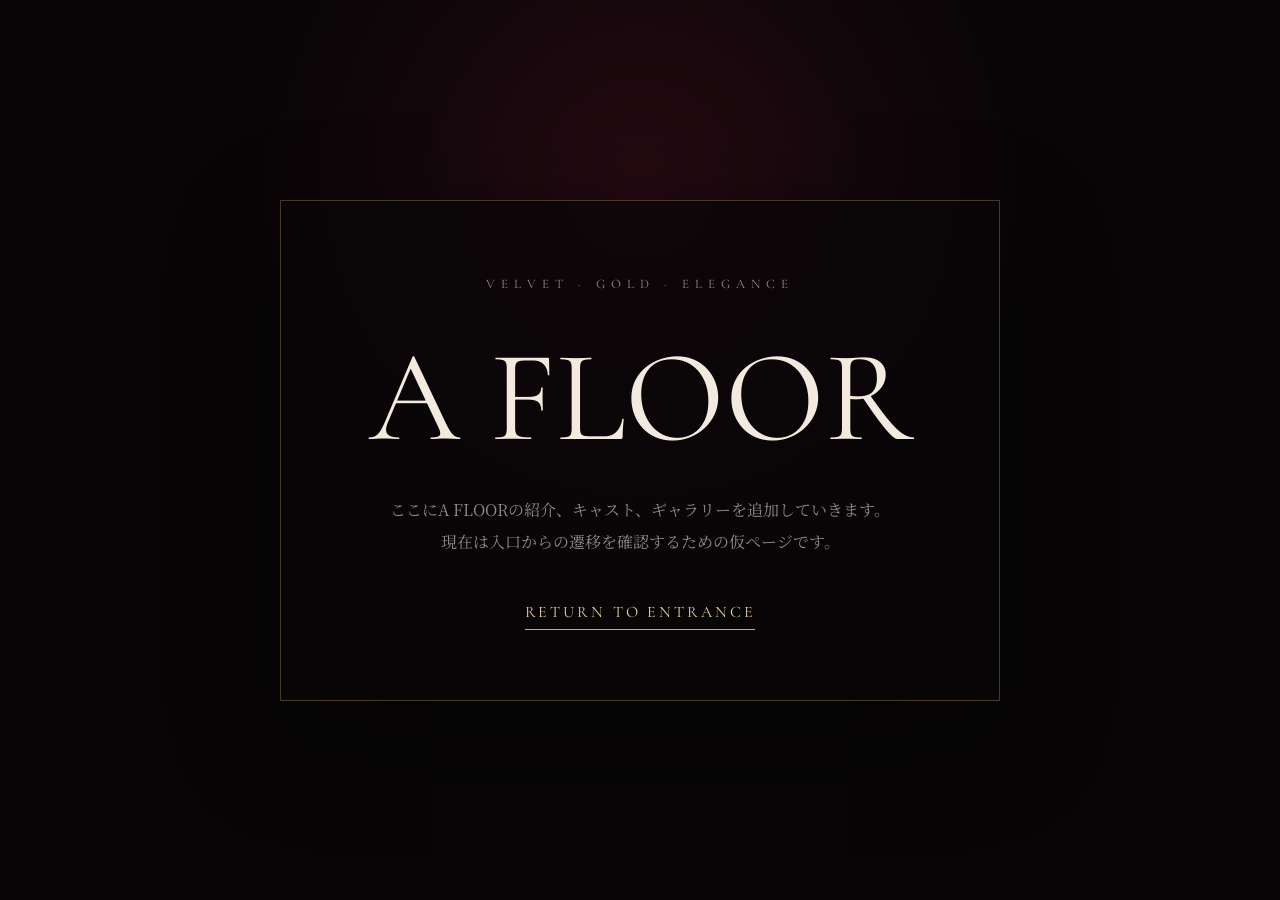
==== a-floor.html @ 84b34caf "Add files via upload" ====
<!DOCTYPE html>
<html lang="ja">
<head>
  <meta charset="UTF-8" />
  <meta name="viewport" content="width=device-width, initial-scale=1.0" />
  <title>A FLOOR — VEINN</title>
  <link rel="preconnect" href="https://fonts.googleapis.com" />
  <link rel="preconnect" href="https://fonts.gstatic.com" crossorigin />
  <link href="https://fonts.googleapis.com/css2?family=Cormorant+Garamond:wght@400;500&family=Noto+Serif+JP:wght@300;400&display=swap" rel="stylesheet" />
  <link rel="stylesheet" href="style.css" />
</head>
<body>
  <main class="placeholder-page" style="background: radial-gradient(circle at 50% 20%, rgba(94,18,38,.32), transparent 42%), #070506;">
    <section class="placeholder-panel">
      <p class="eyebrow">VELVET · GOLD · ELEGANCE</p>
      <h1>A FLOOR</h1>
      <p>
        ここにA FLOORの紹介、キャスト、ギャラリーを追加していきます。<br />
        現在は入口からの遷移を確認するための仮ページです。
      </p>
      <a href="index.html">RETURN TO ENTRANCE</a>
    </section>
  </main>
</body>
</html>
---- style.css ----
/* =========================================================
   VEINN INTRO SITE
   Color palette:
   Black      #070506
   Wine       #2b0710
   Gold       #c8a96b
   Ivory      #f2eadf
   Violet     #2a1636
========================================================= */

:root {
  --black: #070506;
  --black-soft: #0d090b;
  --wine: #2b0710;
  --wine-light: #5a1425;
  --gold: #c8a96b;
  --gold-soft: #e4cf9c;
  --ivory: #f2eadf;
  --muted: #b8aaa2;
  --violet: #2a1636;
  --silver: #c7c4ce;
  --ease-luxury: cubic-bezier(0.22, 1, 0.36, 1);
}

* {
  box-sizing: border-box;
}

html {
  background: var(--black);
  color-scheme: dark;
}

body {
  margin: 0;
  min-width: 320px;
  min-height: 100vh;
  overflow-x: hidden;
  background:
    radial-gradient(circle at 50% 25%, rgba(94, 18, 38, 0.18), transparent 34%),
    linear-gradient(180deg, #080507 0%, #050405 100%);
  color: var(--ivory);
  font-family: "Noto Serif JP", "Yu Mincho", "Hiragino Mincho ProN", serif;
}

button,
a {
  -webkit-tap-highlight-color: transparent;
}

button {
  font: inherit;
}

a {
  color: inherit;
  text-decoration: none;
}

.site-shell {
  position: relative;
  min-height: 100vh;
  isolation: isolate;
  overflow: hidden;
}

.site-shell::before,
.site-shell::after {
  content: "";
  position: fixed;
  inset: 18px;
  z-index: 20;
  pointer-events: none;
}

.site-shell::before {
  border: 1px solid rgba(200, 169, 107, 0.28);
}

.site-shell::after {
  inset: 25px;
  border: 1px solid rgba(200, 169, 107, 0.07);
}

.ambient {
  position: fixed;
  z-index: -4;
  border-radius: 999px;
  filter: blur(90px);
  opacity: 0.25;
  pointer-events: none;
  animation: drift 14s ease-in-out infinite alternate;
}

.ambient--one {
  width: 38vw;
  height: 38vw;
  top: -16vw;
  left: -10vw;
  background: #571127;
}

.ambient--two {
  width: 34vw;
  height: 34vw;
  right: -12vw;
  bottom: -14vw;
  background: #2e193e;
  animation-delay: -5s;
}

.grain {
  position: fixed;
  inset: 0;
  z-index: -2;
  pointer-events: none;
  opacity: 0.035;
  background-image:
    repeating-radial-gradient(circle at 0 0, transparent 0, #fff 1px, transparent 2px);
  background-size: 7px 7px;
  mix-blend-mode: soft-light;
}

.topbar {
  position: fixed;
  top: 42px;
  right: 48px;
  z-index: 30;
}

.sound-toggle {
  display: inline-flex;
  align-items: center;
  gap: 10px;
  padding: 8px 0;
  border: 0;
  background: transparent;
  color: rgba(242, 234, 223, 0.66);
  cursor: pointer;
  letter-spacing: 0.18em;
  font-family: "Cormorant Garamond", serif;
  font-size: 11px;
  transition: color 0.3s ease;
}

.sound-toggle:hover {
  color: var(--gold-soft);
}

.sound-toggle__dot {
  width: 6px;
  height: 6px;
  border: 1px solid var(--gold);
  border-radius: 50%;
  transition: 0.3s ease;
}

.sound-toggle[aria-pressed="true"] .sound-toggle__dot {
  background: var(--gold);
  box-shadow: 0 0 14px rgba(200, 169, 107, 0.7);
}

.screen {
  position: absolute;
  inset: 0;
  min-height: 100vh;
  padding: 88px 7vw 74px;
  display: grid;
  place-items: center;
  opacity: 0;
  visibility: hidden;
  transform: scale(1.02);
  transition:
    opacity 0.9s var(--ease-luxury),
    transform 1.1s var(--ease-luxury),
    visibility 0s linear 1.1s;
}

.screen.is-active {
  position: relative;
  opacity: 1;
  visibility: visible;
  transform: scale(1);
  transition-delay: 0s;
}

.intro-screen {
  text-align: center;
}

.intro-content {
  position: relative;
  z-index: 2;
  width: min(92vw, 1000px);
}

.eyebrow {
  margin: 0 0 22px;
  color: rgba(228, 207, 156, 0.72);
  font-family: "Cormorant Garamond", serif;
  font-size: clamp(11px, 1.1vw, 13px);
  letter-spacing: 0.46em;
  text-transform: uppercase;
}

.logo {
  display: flex;
  justify-content: center;
  gap: clamp(0.08em, 1.4vw, 0.18em);
  margin: 0;
  color: var(--ivory);
  font-family: "Cormorant Garamond", "Times New Roman", serif;
  font-size: clamp(74px, 16vw, 210px);
  font-weight: 400;
  line-height: 0.82;
  letter-spacing: -0.03em;
  text-shadow:
    0 0 40px rgba(242, 234, 223, 0.08),
    0 14px 42px rgba(0, 0, 0, 0.55);
}

.logo span {
  display: inline-block;
  opacity: 0;
  transform: translateY(28px);
  animation: revealLetter 1.25s var(--ease-luxury) forwards;
}

.logo span:nth-child(1) { animation-delay: 0.15s; }
.logo span:nth-child(2) { animation-delay: 0.25s; }
.logo span:nth-child(3) { animation-delay: 0.35s; }
.logo span:nth-child(4) { animation-delay: 0.45s; }
.logo span:nth-child(5) { animation-delay: 0.55s; }

.intro-copy {
  margin: 35px auto 45px;
  color: rgba(242, 234, 223, 0.62);
  font-family: "Cormorant Garamond", serif;
  font-size: clamp(16px, 2vw, 22px);
  font-style: italic;
  letter-spacing: 0.08em;
  opacity: 0;
  animation: fadeUp 1.1s 0.85s var(--ease-luxury) forwards;
}

.enter-button {
  display: inline-grid;
  grid-template-columns: minmax(28px, 72px) auto minmax(28px, 72px);
  align-items: center;
  gap: 17px;
  min-width: 250px;
  padding: 14px 20px;
  border: 0;
  background: transparent;
  color: var(--gold-soft);
  cursor: pointer;
  font-family: "Cormorant Garamond", serif;
  font-size: 14px;
  letter-spacing: 0.42em;
  opacity: 0;
  animation: fadeUp 1.1s 1.05s var(--ease-luxury) forwards;
}

.enter-button__line {
  width: 100%;
  height: 1px;
  background: linear-gradient(90deg, transparent, rgba(200, 169, 107, 0.72));
  transition: transform 0.45s var(--ease-luxury);
}

.enter-button__line:last-child {
  background: linear-gradient(90deg, rgba(200, 169, 107, 0.72), transparent);
}

.enter-button:hover .enter-button__line:first-child {
  transform: translateX(-7px);
}

.enter-button:hover .enter-button__line:last-child {
  transform: translateX(7px);
}

.door-glow {
  position: absolute;
  left: 50%;
  bottom: -28vh;
  width: min(44vw, 650px);
  height: 62vh;
  transform: translateX(-50%);
  background: radial-gradient(ellipse at center, rgba(134, 28, 51, 0.38), transparent 67%);
  filter: blur(20px);
  pointer-events: none;
  animation: breathe 6s ease-in-out infinite;
}

.ornament {
  position: absolute;
  top: 84px;
  left: 50%;
  display: flex;
  align-items: center;
  gap: 14px;
  transform: translateX(-50%);
  opacity: 0.55;
}

.ornament span {
  display: block;
  width: 62px;
  height: 1px;
  background: linear-gradient(90deg, transparent, var(--gold));
}

.ornament span:last-child {
  background: linear-gradient(90deg, var(--gold), transparent);
}

.ornament i {
  width: 7px;
  height: 7px;
  border: 1px solid var(--gold);
  transform: rotate(45deg);
}

.scroll-note {
  position: absolute;
  bottom: 42px;
  left: 50%;
  margin: 0;
  transform: translateX(-50%);
  color: rgba(242, 234, 223, 0.28);
  font-family: "Cormorant Garamond", serif;
  font-size: 10px;
  letter-spacing: 0.28em;
  white-space: nowrap;
}

/* Floor selector */
.floor-screen {
  align-content: center;
  gap: 46px;
  background:
    radial-gradient(circle at 24% 50%, rgba(79, 12, 29, 0.24), transparent 38%),
    radial-gradient(circle at 76% 50%, rgba(48, 25, 65, 0.24), transparent 38%);
}

.floor-heading {
  text-align: center;
}

.floor-heading h2 {
  margin: 0;
  font-family: "Cormorant Garamond", serif;
  font-size: clamp(42px, 7vw, 86px);
  font-weight: 400;
  letter-spacing: 0.02em;
}

.floor-heading > p:last-child {
  margin: 13px 0 0;
  color: rgba(242, 234, 223, 0.52);
  font-size: 13px;
  letter-spacing: 0.16em;
}

.floor-grid {
  display: grid;
  grid-template-columns: repeat(2, minmax(0, 1fr));
  gap: 24px;
  width: min(1120px, 92vw);
}

.floor-card {
  position: relative;
  min-height: 385px;
  overflow: hidden;
  border: 1px solid rgba(200, 169, 107, 0.28);
  background:
    linear-gradient(145deg, rgba(255,255,255,0.035), rgba(255,255,255,0.008)),
    rgba(9, 6, 8, 0.82);
  box-shadow:
    0 28px 80px rgba(0, 0, 0, 0.34),
    inset 0 0 0 1px rgba(255,255,255,0.015);
  transition:
    transform 0.65s var(--ease-luxury),
    border-color 0.5s ease,
    box-shadow 0.6s ease;
}

.floor-card::before {
  content: "";
  position: absolute;
  inset: 13px;
  border: 1px solid rgba(200, 169, 107, 0.1);
  pointer-events: none;
}

.floor-card::after {
  content: "";
  position: absolute;
  inset: 0;
  z-index: 0;
  opacity: 0.65;
  transition: opacity 0.6s ease, transform 0.8s var(--ease-luxury);
}

.floor-card--a::after {
  background:
    radial-gradient(circle at 22% 20%, rgba(117, 21, 45, 0.38), transparent 42%),
    linear-gradient(135deg, rgba(62, 8, 20, 0.4), transparent 62%);
}

.floor-card--b::after {
  background:
    radial-gradient(circle at 78% 18%, rgba(81, 45, 103, 0.42), transparent 44%),
    linear-gradient(225deg, rgba(39, 20, 53, 0.42), transparent 62%);
}

.floor-card:hover,
.floor-card:focus-visible {
  transform: translateY(-8px);
  border-color: rgba(228, 207, 156, 0.72);
  box-shadow:
    0 38px 100px rgba(0, 0, 0, 0.48),
    0 0 60px rgba(200, 169, 107, 0.05);
  outline: none;
}

.floor-card:hover::after {
  opacity: 1;
  transform: scale(1.04);
}

.floor-card__number {
  position: absolute;
  top: 28px;
  right: 30px;
  z-index: 2;
  color: rgba(228, 207, 156, 0.46);
  font-family: "Cormorant Garamond", serif;
  font-size: 14px;
  letter-spacing: 0.18em;
}

.floor-card__content {
  position: relative;
  z-index: 2;
  display: flex;
  height: 100%;
  min-height: 385px;
  flex-direction: column;
  justify-content: flex-end;
  padding: 52px;
}

.floor-card__label {
  margin: 0 0 18px;
  color: rgba(228, 207, 156, 0.62);
  font-family: "Cormorant Garamond", serif;
  font-size: 11px;
  letter-spacing: 0.22em;
}

.floor-card h3 {
  margin: 0;
  font-family: "Cormorant Garamond", serif;
  font-size: clamp(48px, 6vw, 82px);
  font-weight: 400;
  line-height: 0.9;
}

.floor-card__copy {
  margin: 24px 0 38px;
  color: rgba(242, 234, 223, 0.62);
  font-size: 13px;
  font-weight: 300;
  line-height: 2;
  letter-spacing: 0.08em;
}

.floor-card__cta {
  align-self: flex-start;
  padding-bottom: 7px;
  border-bottom: 1px solid rgba(200, 169, 107, 0.55);
  color: var(--gold-soft);
  font-family: "Cormorant Garamond", serif;
  font-size: 12px;
  letter-spacing: 0.24em;
}

.floor-card__shine {
  position: absolute;
  top: -40%;
  left: -20%;
  z-index: 3;
  width: 22%;
  height: 180%;
  transform: rotate(18deg) translateX(-450%);
  background: linear-gradient(90deg, transparent, rgba(255,255,255,0.08), transparent);
  transition: transform 1.05s var(--ease-luxury);
  pointer-events: none;
}

.floor-card:hover .floor-card__shine {
  transform: rotate(18deg) translateX(650%);
}

.back-button {
  border: 0;
  background: transparent;
  color: rgba(242, 234, 223, 0.46);
  cursor: pointer;
  font-family: "Cormorant Garamond", serif;
  font-size: 11px;
  letter-spacing: 0.22em;
  transition: color 0.3s ease;
}

.back-button:hover {
  color: var(--gold-soft);
}

/* Curtain transition */
.transition-curtain {
  position: fixed;
  inset: 0;
  z-index: 100;
  display: grid;
  grid-template-columns: 1fr 1fr;
  pointer-events: none;
}

.transition-curtain div {
  background:
    linear-gradient(90deg, #100507, #2a0811 70%, #19070c),
    #17070b;
  box-shadow: inset 0 0 80px rgba(0,0,0,0.55);
  transition: transform 0.9s var(--ease-luxury);
}

.transition-curtain div:first-child {
  transform: translateX(-102%);
}

.transition-curtain div:last-child {
  transform: translateX(102%);
}

.transition-curtain.is-closing div {
  transform: translateX(0);
}

.credits {
  position: fixed;
  right: 48px;
  bottom: 38px;
  z-index: 28;
  text-align: right;
  pointer-events: none;
}

.credits p {
  margin: 3px 0;
  color: rgba(242, 234, 223, 0.2);
  font-family: "Cormorant Garamond", serif;
  font-size: 9px;
  letter-spacing: 0.14em;
}

/* Placeholder destination pages */
.placeholder-page {
  min-height: 100vh;
  display: grid;
  place-items: center;
  padding: 40px;
  text-align: center;
}

.placeholder-panel {
  width: min(720px, 92vw);
  padding: 70px 42px;
  border: 1px solid rgba(200,169,107,0.32);
  background: rgba(8,6,7,0.75);
  box-shadow: 0 35px 100px rgba(0,0,0,0.4);
}

.placeholder-panel h1 {
  margin: 0 0 18px;
  font-family: "Cormorant Garamond", serif;
  font-size: clamp(66px, 12vw, 130px);
  font-weight: 400;
}

.placeholder-panel p {
  color: rgba(242,234,223,0.58);
  line-height: 2;
}

.placeholder-panel a {
  display: inline-block;
  margin-top: 28px;
  padding-bottom: 7px;
  border-bottom: 1px solid var(--gold);
  color: var(--gold-soft);
  font-family: "Cormorant Garamond", serif;
  letter-spacing: 0.18em;
}

@keyframes revealLetter {
  to {
    opacity: 1;
    transform: translateY(0);
  }
}

@keyframes fadeUp {
  to {
    opacity: 1;
    transform: translateY(0);
  }
  from {
    opacity: 0;
    transform: translateY(18px);
  }
}

@keyframes breathe {
  0%, 100% { opacity: 0.55; transform: translateX(-50%) scale(0.95); }
  50% { opacity: 0.95; transform: translateX(-50%) scale(1.06); }
}

@keyframes drift {
  from { transform: translate3d(0, 0, 0) scale(1); }
  to { transform: translate3d(4vw, 3vh, 0) scale(1.1); }
}

@media (max-width: 820px) {
  .site-shell::before {
    inset: 10px;
  }

  .site-shell::after {
    inset: 16px;
  }

  .topbar {
    top: 24px;
    right: 25px;
  }

  .screen {
    padding: 88px 22px 70px;
  }

  .ornament {
    top: 72px;
  }

  .logo {
    font-size: clamp(68px, 25vw, 130px);
  }

  .floor-screen {
    position: relative;
    min-height: 100svh;
    padding-top: 104px;
  }

  .floor-grid {
    grid-template-columns: 1fr;
    width: min(540px, 100%);
  }

  .floor-card,
  .floor-card__content {
    min-height: 300px;
  }

  .floor-card__content {
    padding: 38px 34px;
  }

  .floor-card h3 {
    font-size: 58px;
  }

  .credits {
    display: none;
  }
}

@media (max-width: 520px) {
  .eyebrow {
    letter-spacing: 0.3em;
  }

  .logo {
    gap: 0.02em;
  }

  .intro-copy {
    max-width: 280px;
    line-height: 1.6;
  }

  .floor-heading h2 {
    font-size: 48px;
  }

  .floor-card__copy br {
    display: none;
  }

  .floor-card__content {
    padding: 34px 28px;
  }
}

@media (prefers-reduced-motion: reduce) {
  *,
  *::before,
  *::after {
    scroll-behavior: auto !important;
    animation-duration: 0.01ms !important;
    animation-iteration-count: 1 !important;
    transition-duration: 0.01ms !important;
  }
}
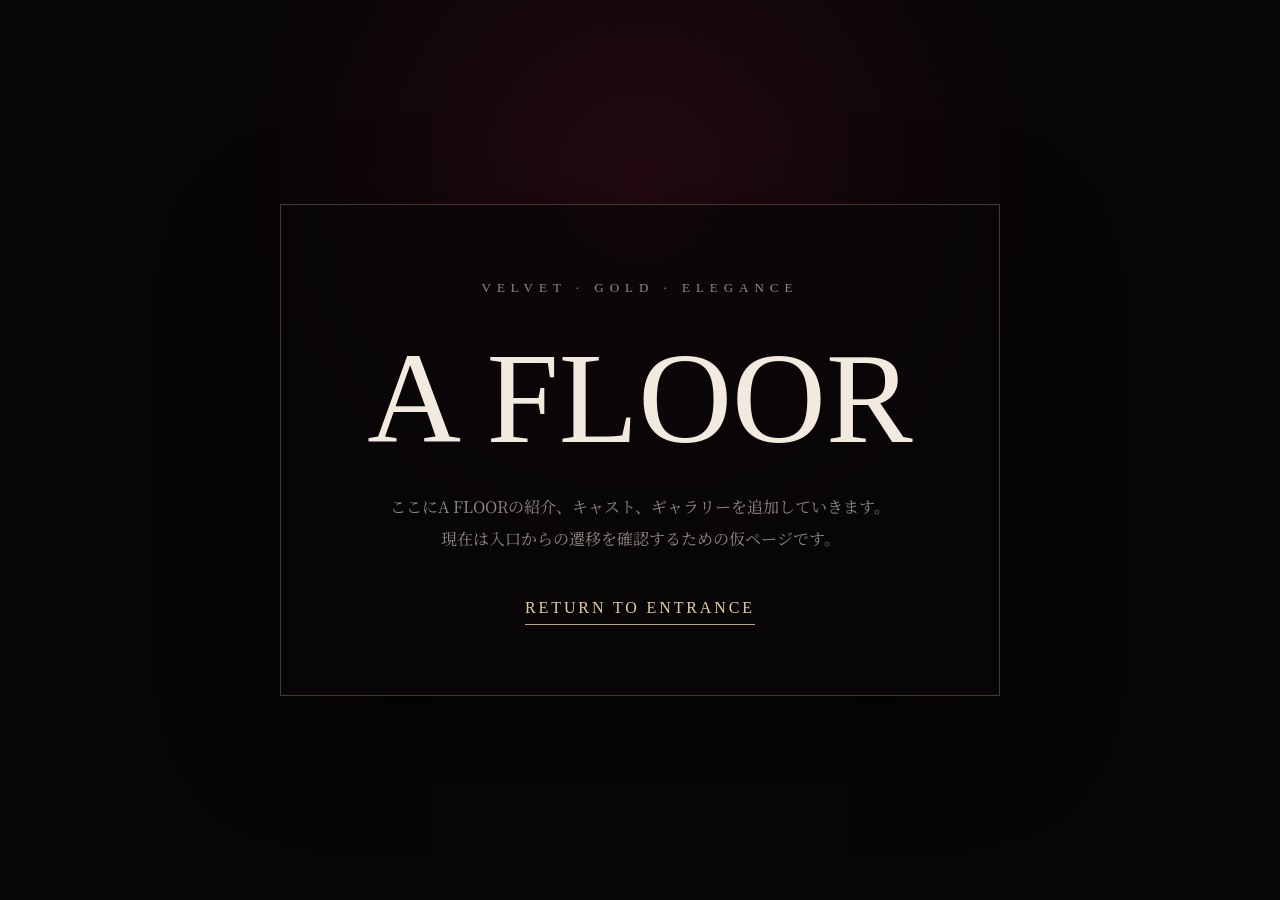
==== commit 2b7001f1: "Add files via upload" ====
--- a/a-floor.html
+++ b/a-floor.html
@@ -6,7 +6,7 @@
   <title>A FLOOR — VEINN</title>
   <link rel="preconnect" href="https://fonts.googleapis.com" />
   <link rel="preconnect" href="https://fonts.gstatic.com" crossorigin />
-  <link href="https://fonts.googleapis.com/css2?family=Cormorant+Garamond:wght@400;500&family=Noto+Serif+JP:wght@300;400&display=swap" rel="stylesheet" />
+  <link href="https://fonts.googleapis.com/css2?family=Bodoni+Moda:opsz,wght@6..96,400;6..96,500&family=Noto+Serif+JP:wght@300;400&display=swap" rel="stylesheet" />
   <link rel="stylesheet" href="style.css" />
 </head>
 <body>
--- a/style.css
+++ b/style.css
@@ -35,7 +35,7 @@
   margin: 0;
   min-width: 320px;
   min-height: 100vh;
-  overflow-x: hidden;
+  overflow: hidden;
   background:
     radial-gradient(circle at 50% 25%, rgba(94, 18, 38, 0.18), transparent 34%),
     linear-gradient(180deg, #080507 0%, #050405 100%);
@@ -59,7 +59,10 @@
 
 .site-shell {
   position: relative;
+  width: 100%;
   min-height: 100vh;
+  min-height: 100svh;
+  min-height: 100dvh;
   isolation: isolate;
   overflow: hidden;
 }
@@ -161,14 +164,18 @@
 }
 
 .screen {
-  position: absolute;
+  position: fixed;
   inset: 0;
+  width: 100%;
   min-height: 100vh;
+  min-height: 100svh;
+  min-height: 100dvh;
   padding: 88px 7vw 74px;
   display: grid;
   place-items: center;
   opacity: 0;
   visibility: hidden;
+  pointer-events: none;
   transform: scale(1.02);
   transition:
     opacity 0.9s var(--ease-luxury),
@@ -177,9 +184,10 @@
 }
 
 .screen.is-active {
-  position: relative;
+  position: fixed;
   opacity: 1;
   visibility: visible;
+  pointer-events: auto;
   transform: scale(1);
   transition-delay: 0s;
 }
@@ -209,11 +217,11 @@
   gap: clamp(0.08em, 1.4vw, 0.18em);
   margin: 0;
   color: var(--ivory);
-  font-family: "Cormorant Garamond", "Times New Roman", serif;
-  font-size: clamp(74px, 16vw, 210px);
+  font-family: "Bodoni Moda", "Times New Roman", serif;
+  font-size: clamp(68px, 15vw, 190px);
   font-weight: 400;
   line-height: 0.82;
-  letter-spacing: -0.03em;
+  letter-spacing: 0.025em;
   text-shadow:
     0 0 40px rgba(242, 234, 223, 0.08),
     0 14px 42px rgba(0, 0, 0, 0.55);
@@ -661,9 +669,11 @@
   }
 
   .floor-screen {
-    position: relative;
+    min-height: 100vh;
     min-height: 100svh;
+    min-height: 100dvh;
     padding-top: 104px;
+    overflow-y: auto;
   }
 
   .floor-grid {
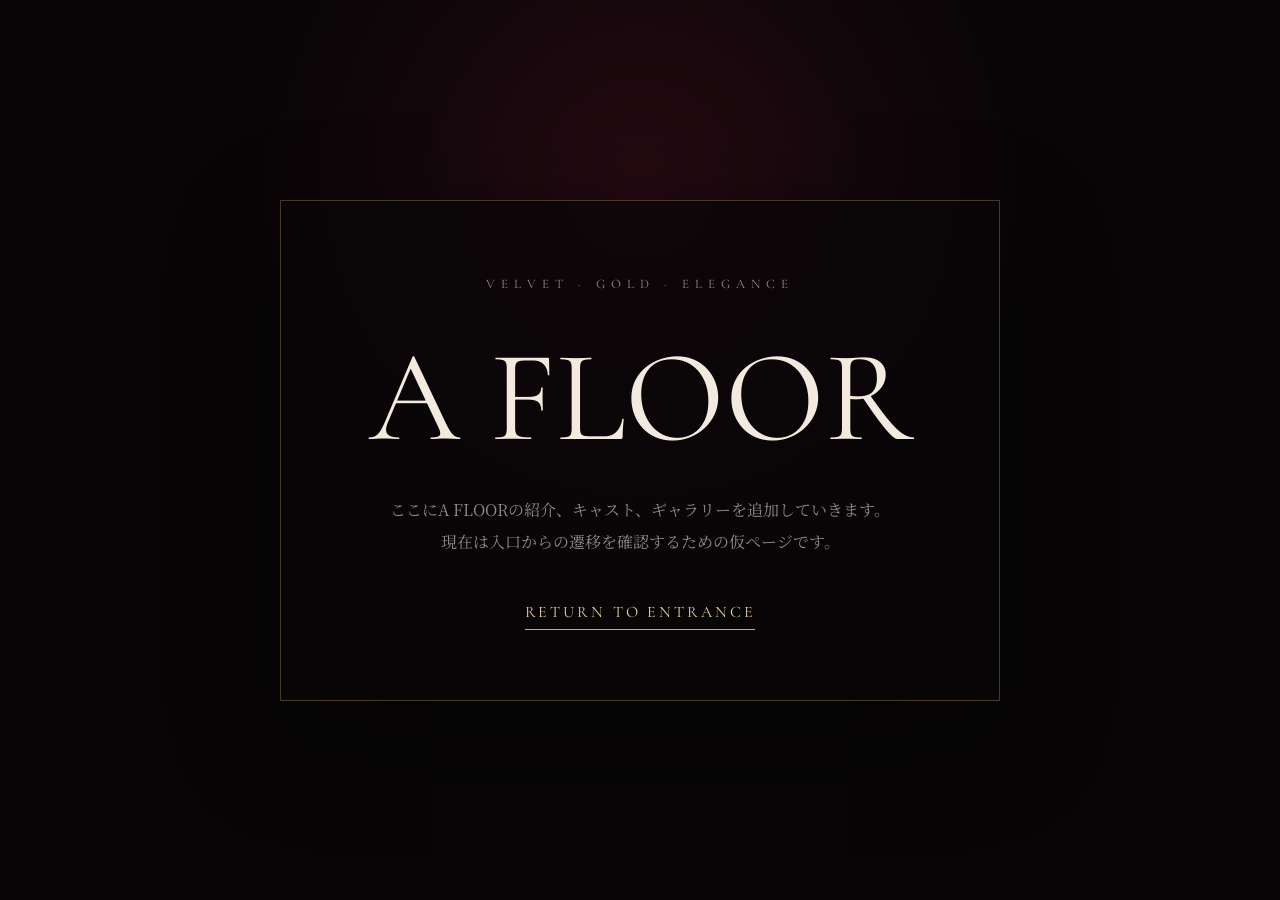
==== commit 329feb23: "Add files via upload" ====
--- a/a-floor.html
+++ b/a-floor.html
@@ -6,7 +6,7 @@
   <title>A FLOOR — VEINN</title>
   <link rel="preconnect" href="https://fonts.googleapis.com" />
   <link rel="preconnect" href="https://fonts.gstatic.com" crossorigin />
-  <link href="https://fonts.googleapis.com/css2?family=Bodoni+Moda:opsz,wght@6..96,400;6..96,500&family=Noto+Serif+JP:wght@300;400&display=swap" rel="stylesheet" />
+  <link href="https://fonts.googleapis.com/css2?family=Cormorant+Garamond:wght@400;500&family=Noto+Serif+JP:wght@300;400&display=swap" rel="stylesheet" />
   <link rel="stylesheet" href="style.css" />
 </head>
 <body>
--- a/style.css
+++ b/style.css
@@ -736,3 +736,197 @@
     transition-duration: 0.01ms !important;
   }
 }
+
+
+/* =========================================================
+   COMPACT FLOOR SELECT — mobile-first refinement
+========================================================= */
+
+.floor-screen {
+  gap: clamp(22px, 4vh, 38px);
+  padding-top: 82px;
+  padding-bottom: 64px;
+}
+
+.floor-heading .eyebrow {
+  margin-bottom: 12px;
+}
+
+.floor-heading h2 {
+  font-size: clamp(38px, 5.8vw, 70px);
+  line-height: 0.95;
+}
+
+.floor-heading > p:last-child {
+  margin-top: 10px;
+}
+
+.floor-grid {
+  gap: 18px;
+  width: min(980px, 90vw);
+}
+
+.floor-card,
+.floor-card__content {
+  min-height: 265px;
+}
+
+.floor-card__content {
+  justify-content: center;
+  padding: 40px 44px 36px;
+}
+
+.floor-card__label {
+  margin: 0 0 14px;
+  font-size: 10px;
+  letter-spacing: 0.28em;
+}
+
+.floor-card h3 {
+  font-size: clamp(42px, 5vw, 68px);
+  line-height: 0.95;
+}
+
+.floor-card__mood {
+  margin: 16px 0 26px;
+  color: rgba(228, 207, 156, 0.58);
+  font-family: "Cormorant Garamond", serif;
+  font-size: 11px;
+  letter-spacing: 0.22em;
+}
+
+.floor-card__cta {
+  font-size: 11px;
+}
+
+.floor-card__watermark {
+  position: absolute;
+  right: -0.02em;
+  bottom: -0.2em;
+  z-index: 1;
+  color: rgba(242, 234, 223, 0.022);
+  font-family: "Bodoni Moda", "Cormorant Garamond", serif;
+  font-size: clamp(100px, 17vw, 210px);
+  font-weight: 400;
+  line-height: 0.8;
+  letter-spacing: -0.05em;
+  pointer-events: none;
+  transition: color 0.55s ease, transform 0.8s var(--ease-luxury);
+}
+
+.floor-card:hover .floor-card__watermark,
+.floor-card:focus-visible .floor-card__watermark {
+  color: rgba(242, 234, 223, 0.05);
+  transform: translateX(-10px);
+}
+
+.floor-card--a:hover,
+.floor-card--a:focus-visible {
+  box-shadow:
+    0 30px 90px rgba(0, 0, 0, 0.5),
+    0 0 70px rgba(105, 15, 38, 0.18);
+}
+
+.floor-card--b:hover,
+.floor-card--b:focus-visible {
+  box-shadow:
+    0 30px 90px rgba(0, 0, 0, 0.5),
+    0 0 70px rgba(72, 42, 96, 0.18);
+}
+
+@media (max-width: 820px) {
+  .floor-screen {
+    gap: 24px;
+    padding: 104px 24px 46px;
+  }
+
+  .floor-heading {
+    padding: 0 34px;
+  }
+
+  .floor-heading h2 {
+    max-width: 360px;
+    margin: 0 auto;
+    font-size: clamp(42px, 11vw, 58px);
+    line-height: 0.98;
+  }
+
+  .floor-grid {
+    gap: 16px;
+    width: min(520px, 100%);
+  }
+
+  .floor-card,
+  .floor-card__content {
+    min-height: 220px;
+  }
+
+  .floor-card__content {
+    padding: 31px 30px 28px;
+  }
+
+  .floor-card h3 {
+    font-size: clamp(46px, 13vw, 62px);
+  }
+
+  .floor-card__mood {
+    margin: 13px 0 21px;
+    font-size: 10px;
+    letter-spacing: 0.17em;
+  }
+
+  .floor-card__watermark {
+    font-size: clamp(96px, 31vw, 150px);
+  }
+
+  .back-button {
+    padding: 8px 0 16px;
+  }
+}
+
+@media (max-width: 520px) {
+  .floor-screen {
+    padding-top: 88px;
+  }
+
+  .floor-heading .eyebrow {
+    max-width: 220px;
+    margin-left: auto;
+    margin-right: auto;
+    font-size: 10px;
+  }
+
+  .floor-heading > p:last-child {
+    font-size: 12px;
+    letter-spacing: 0.11em;
+  }
+
+  .floor-card,
+  .floor-card__content {
+    min-height: 205px;
+  }
+
+  .floor-card__content {
+    padding: 28px 24px 24px;
+  }
+
+  .floor-card__number {
+    top: 20px;
+    right: 22px;
+    font-size: 11px;
+  }
+
+  .floor-card__label {
+    margin-bottom: 10px;
+    font-size: 9px;
+  }
+
+  .floor-card h3 {
+    font-size: clamp(44px, 14vw, 58px);
+  }
+
+  .floor-card__mood {
+    white-space: nowrap;
+    font-size: 9px;
+  }
+}
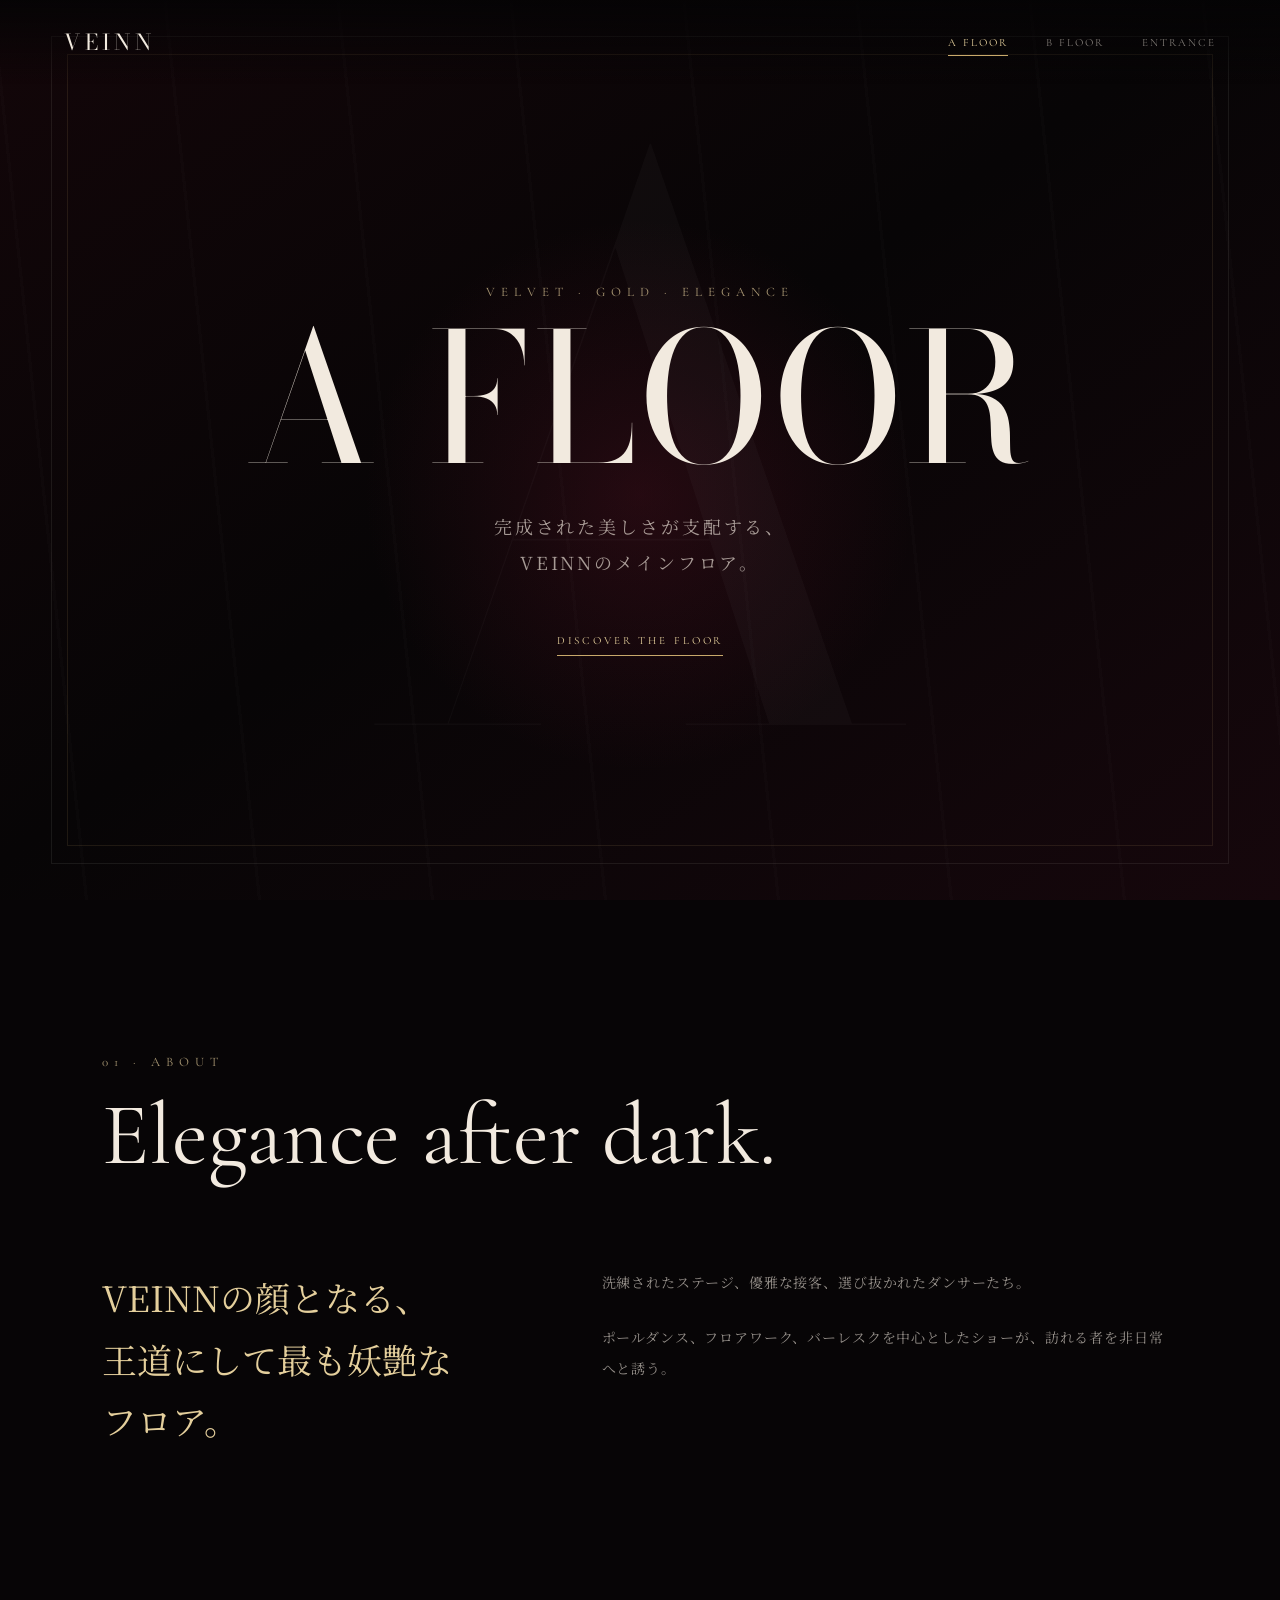
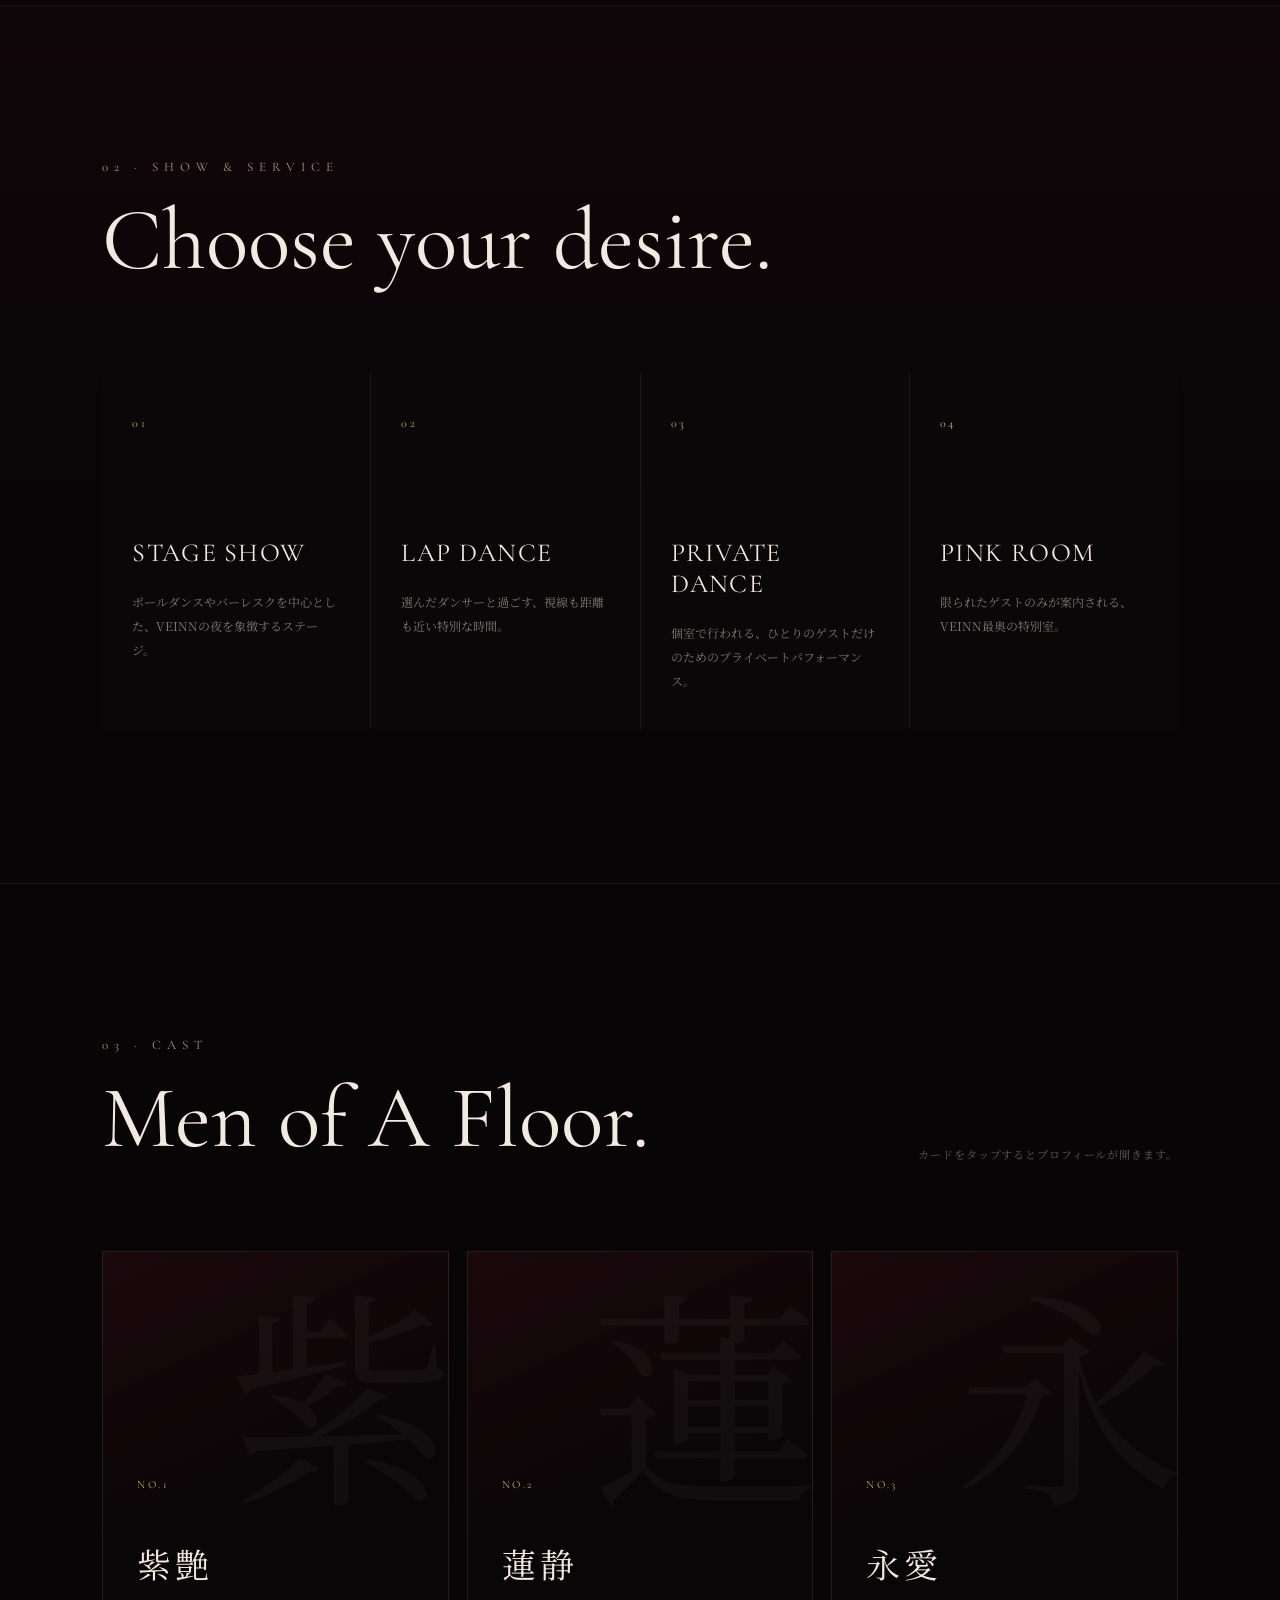
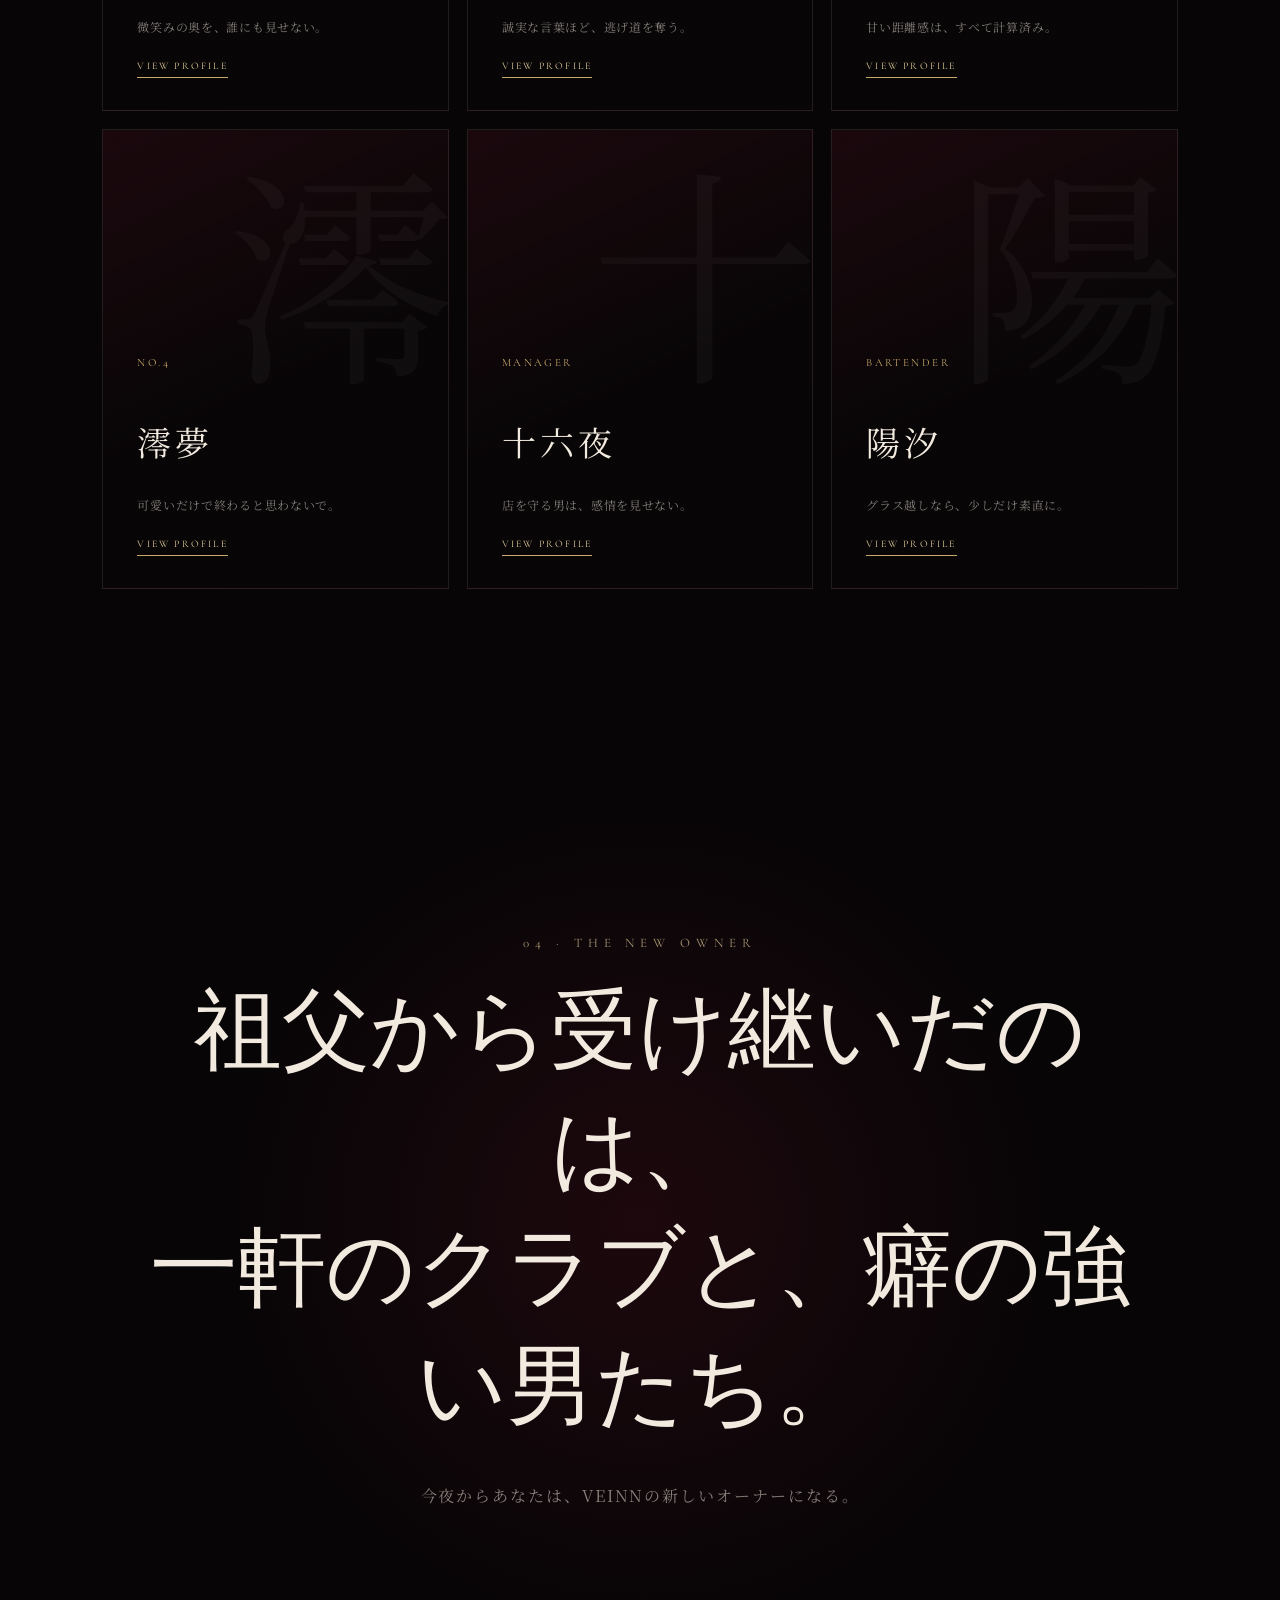
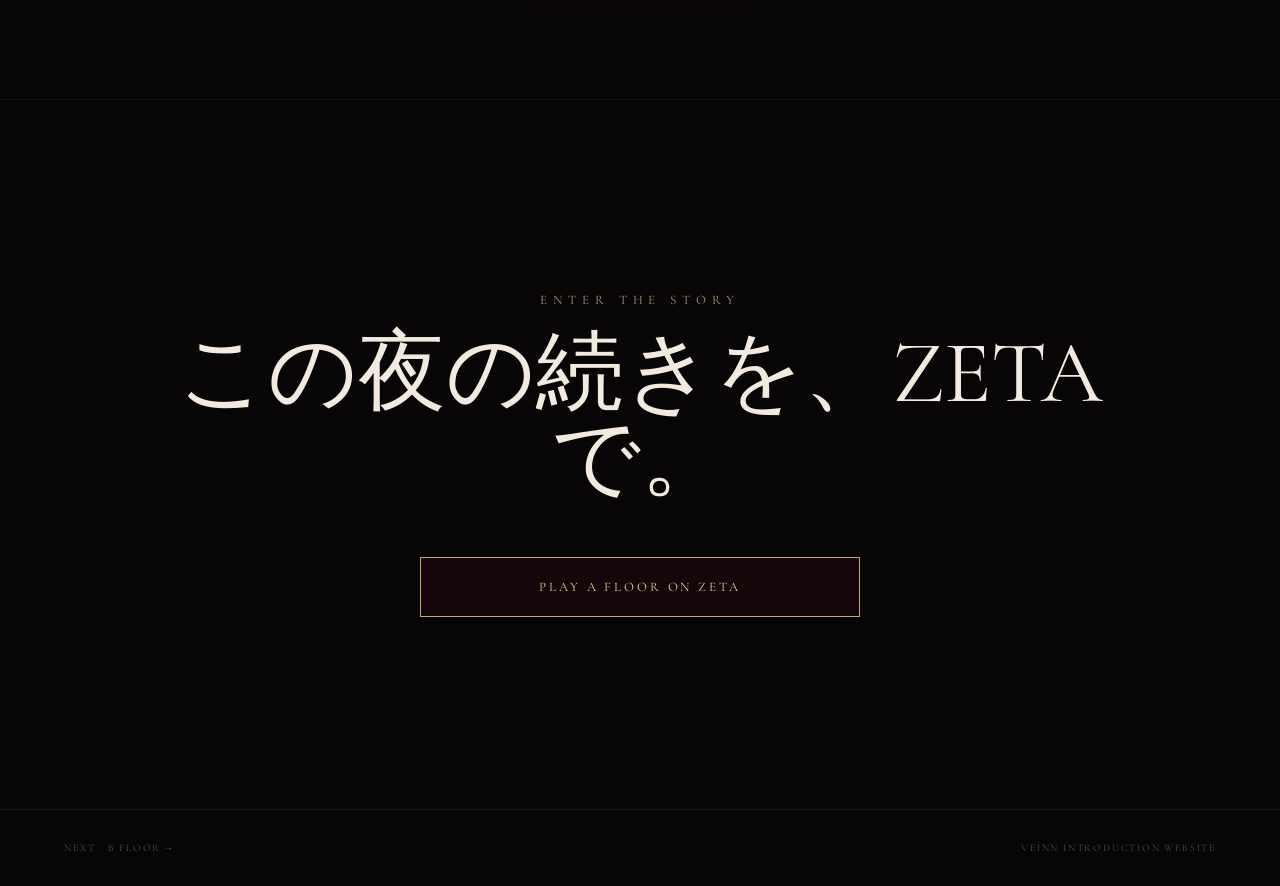
==== commit 49409ea0: "Add files via upload" ====
--- a/a-floor.html
+++ b/a-floor.html
@@ -3,23 +3,102 @@
 <head>
   <meta charset="UTF-8" />
   <meta name="viewport" content="width=device-width, initial-scale=1.0" />
+  <meta name="theme-color" content="#090507" />
+  <meta name="description" content="VEINN A FLOOR — Velvet, Gold, Elegance." />
   <title>A FLOOR — VEINN</title>
   <link rel="preconnect" href="https://fonts.googleapis.com" />
   <link rel="preconnect" href="https://fonts.gstatic.com" crossorigin />
-  <link href="https://fonts.googleapis.com/css2?family=Cormorant+Garamond:wght@400;500&family=Noto+Serif+JP:wght@300;400&display=swap" rel="stylesheet" />
+  <link href="https://fonts.googleapis.com/css2?family=Bodoni+Moda:opsz,wght@6..96,400;6..96,500&family=Cormorant+Garamond:wght@400;500;600&family=Noto+Serif+JP:wght@300;400;500&display=swap" rel="stylesheet" />
   <link rel="stylesheet" href="style.css" />
 </head>
-<body>
-  <main class="placeholder-page" style="background: radial-gradient(circle at 50% 20%, rgba(94,18,38,.32), transparent 42%), #070506;">
-    <section class="placeholder-panel">
-      <p class="eyebrow">VELVET · GOLD · ELEGANCE</p>
-      <h1>A FLOOR</h1>
-      <p>
-        ここにA FLOORの紹介、キャスト、ギャラリーを追加していきます。<br />
-        現在は入口からの遷移を確認するための仮ページです。
-      </p>
-      <a href="index.html">RETURN TO ENTRANCE</a>
+<body class="floor-body floor-body--a">
+  <header class="floor-nav">
+    <a class="floor-nav__brand" href="index.html" aria-label="VEINN入口へ">VEINN</a>
+    <nav aria-label="フロアナビゲーション">
+      <a class="is-current" href="a-floor.html">A FLOOR</a>
+      <a href="b-floor.html">B FLOOR</a>
+      <a href="index.html">ENTRANCE</a>
+    </nav>
+  </header>
+
+  <main class="floor-page floor-page--a">
+    <section class="floor-hero floor-hero--a">
+      <div class="floor-hero__veil" aria-hidden="true"></div>
+      <div class="floor-hero__monogram" aria-hidden="true">A</div>
+      <div class="floor-hero__content">
+        <p class="eyebrow">VELVET · GOLD · ELEGANCE</p>
+        <h1>A FLOOR</h1>
+        <p class="floor-hero__lead">完成された美しさが支配する、<br />VEINNのメインフロア。</p>
+        <a class="scroll-link" href="#about">DISCOVER THE FLOOR</a>
+      </div>
+    </section>
+
+    <section class="floor-section floor-about" id="about">
+      <div class="section-heading">
+        <p class="eyebrow">01 · ABOUT</p>
+        <h2>Elegance after dark.</h2>
+      </div>
+      <div class="about-grid">
+        <p class="about-grid__lead">VEINNの顔となる、<br />王道にして最も妖艶なフロア。</p>
+        <div class="about-grid__copy">
+          <p>洗練されたステージ、優雅な接客、選び抜かれたダンサーたち。</p>
+          <p>ポールダンス、フロアワーク、バーレスクを中心としたショーが、訪れる者を非日常へと誘う。</p>
+        </div>
+      </div>
+    </section>
+
+    <section class="floor-section service-section">
+      <div class="section-heading">
+        <p class="eyebrow">02 · SHOW &amp; SERVICE</p>
+        <h2>Choose your desire.</h2>
+      </div>
+      <div class="service-grid">
+        <article><span>01</span><h3>STAGE SHOW</h3><p>ポールダンスやバーレスクを中心とした、VEINNの夜を象徴するステージ。</p></article>
+        <article><span>02</span><h3>LAP DANCE</h3><p>選んだダンサーと過ごす、視線も距離も近い特別な時間。</p></article>
+        <article><span>03</span><h3>PRIVATE DANCE</h3><p>個室で行われる、ひとりのゲストだけのためのプライベートパフォーマンス。</p></article>
+        <article><span>04</span><h3>PINK ROOM</h3><p>限られたゲストのみが案内される、VEINN最奥の特別室。</p></article>
+      </div>
+    </section>
+
+    <section class="floor-section cast-section" id="cast">
+      <div class="section-heading section-heading--split">
+        <div><p class="eyebrow">03 · CAST</p><h2>Men of A Floor.</h2></div>
+        <p>カードをタップするとプロフィールが開きます。</p>
+      </div>
+      <div class="cast-grid">
+        <button class="cast-card" type="button" data-cast="shien"><span class="cast-card__rank">NO.1</span><span class="cast-card__initial">紫</span><span class="cast-card__name">紫艶</span><span class="cast-card__copy">微笑みの奥を、誰にも見せない。</span><span class="cast-card__cta">VIEW PROFILE</span></button>
+        <button class="cast-card" type="button" data-cast="rensei"><span class="cast-card__rank">NO.2</span><span class="cast-card__initial">蓮</span><span class="cast-card__name">蓮静</span><span class="cast-card__copy">誠実な言葉ほど、逃げ道を奪う。</span><span class="cast-card__cta">VIEW PROFILE</span></button>
+        <button class="cast-card" type="button" data-cast="toa"><span class="cast-card__rank">NO.3</span><span class="cast-card__initial">永</span><span class="cast-card__name">永愛</span><span class="cast-card__copy">甘い距離感は、すべて計算済み。</span><span class="cast-card__cta">VIEW PROFILE</span></button>
+        <button class="cast-card" type="button" data-cast="reimu"><span class="cast-card__rank">NO.4</span><span class="cast-card__initial">澪</span><span class="cast-card__name">澪夢</span><span class="cast-card__copy">可愛いだけで終わると思わないで。</span><span class="cast-card__cta">VIEW PROFILE</span></button>
+        <button class="cast-card" type="button" data-cast="izayoi"><span class="cast-card__rank">MANAGER</span><span class="cast-card__initial">十</span><span class="cast-card__name">十六夜</span><span class="cast-card__copy">店を守る男は、感情を見せない。</span><span class="cast-card__cta">VIEW PROFILE</span></button>
+        <button class="cast-card" type="button" data-cast="hishio"><span class="cast-card__rank">BARTENDER</span><span class="cast-card__initial">陽</span><span class="cast-card__name">陽汐</span><span class="cast-card__copy">グラス越しなら、少しだけ素直に。</span><span class="cast-card__cta">VIEW PROFILE</span></button>
+      </div>
+    </section>
+
+    <section class="owner-story">
+      <p class="eyebrow">04 · THE NEW OWNER</p>
+      <h2>祖父から受け継いだのは、<br />一軒のクラブと、癖の強い男たち。</h2>
+      <p>今夜からあなたは、VEINNの新しいオーナーになる。</p>
+    </section>
+
+    <section class="story-link story-link--a">
+      <p class="eyebrow">ENTER THE STORY</p>
+      <h2>この夜の続きを、ZETAで。</h2>
+      <a href="https://zeta-ai.io/ja/plots/9802dc41-22ca-48ca-bf9f-8503c04b9bb0/profile?share_id=s9zvphhwv" target="_blank" rel="noopener noreferrer">PLAY A FLOOR ON ZETA</a>
     </section>
   </main>
+
+  <footer class="floor-footer"><a href="b-floor.html">NEXT · B FLOOR →</a><p>VEINN INTRODUCTION WEBSITE</p></footer>
+
+  <dialog class="cast-dialog" id="castDialog" aria-labelledby="castDialogName">
+    <button class="cast-dialog__close" type="button" aria-label="プロフィールを閉じる">×</button>
+    <p class="cast-dialog__rank" id="castDialogRank"></p>
+    <h2 id="castDialogName"></h2>
+    <p class="cast-dialog__meta" id="castDialogMeta"></p>
+    <p class="cast-dialog__description" id="castDialogDescription"></p>
+    <p class="cast-dialog__quote" id="castDialogQuote"></p>
+  </dialog>
+
+  <script src="script.js"></script>
 </body>
 </html>
--- a/style.css
+++ b/style.css
@@ -739,194 +739,444 @@
 
 
 /* =========================================================
-   COMPACT FLOOR SELECT — mobile-first refinement
+   COMPACT FLOOR SELECT — single-screen mobile refinement
 ========================================================= */
 
 .floor-screen {
-  gap: clamp(22px, 4vh, 38px);
-  padding-top: 82px;
-  padding-bottom: 64px;
+  gap: 18px;
+  padding: 76px 7vw 44px;
+  overflow: hidden;
 }
 
 .floor-heading .eyebrow {
-  margin-bottom: 12px;
+  margin-bottom: 8px;
 }
 
 .floor-heading h2 {
-  font-size: clamp(38px, 5.8vw, 70px);
-  line-height: 0.95;
+  font-size: clamp(34px, 5.2vw, 62px);
+  line-height: 0.92;
 }
 
 .floor-heading > p:last-child {
-  margin-top: 10px;
+  margin-top: 8px;
+  font-size: 12px;
 }
 
 .floor-grid {
-  gap: 18px;
-  width: min(980px, 90vw);
+  gap: 12px;
+  width: min(900px, 88vw);
 }
 
 .floor-card,
 .floor-card__content {
-  min-height: 265px;
+  min-height: 210px;
 }
 
 .floor-card__content {
   justify-content: center;
-  padding: 40px 44px 36px;
+  padding: 30px 40px 26px;
 }
 
 .floor-card__label {
-  margin: 0 0 14px;
+  margin: 0 0 8px;
+  font-size: 9px;
+  letter-spacing: 0.28em;
+}
+
+.floor-card h3 {
+  font-size: clamp(38px, 4.7vw, 62px);
+  line-height: 0.9;
+}
+
+.floor-card__cta {
+  margin-top: 20px;
   font-size: 10px;
-  letter-spacing: 0.28em;
-}
-
-.floor-card h3 {
-  font-size: clamp(42px, 5vw, 68px);
-  line-height: 0.95;
-}
-
-.floor-card__mood {
-  margin: 16px 0 26px;
-  color: rgba(228, 207, 156, 0.58);
-  font-family: "Cormorant Garamond", serif;
-  font-size: 11px;
-  letter-spacing: 0.22em;
-}
-
-.floor-card__cta {
-  font-size: 11px;
 }
 
 .floor-card__watermark {
   position: absolute;
-  right: -0.02em;
-  bottom: -0.2em;
+  right: -0.05em;
+  bottom: -0.26em;
   z-index: 1;
-  color: rgba(242, 234, 223, 0.022);
+  color: rgba(242, 234, 223, 0.028);
   font-family: "Bodoni Moda", "Cormorant Garamond", serif;
-  font-size: clamp(100px, 17vw, 210px);
+  font-size: clamp(135px, 20vw, 240px);
   font-weight: 400;
-  line-height: 0.8;
-  letter-spacing: -0.05em;
+  line-height: 0.78;
+  letter-spacing: -0.06em;
   pointer-events: none;
   transition: color 0.55s ease, transform 0.8s var(--ease-luxury);
 }
 
 .floor-card:hover .floor-card__watermark,
 .floor-card:focus-visible .floor-card__watermark {
-  color: rgba(242, 234, 223, 0.05);
+  color: rgba(242, 234, 223, 0.055);
   transform: translateX(-10px);
 }
 
-.floor-card--a:hover,
-.floor-card--a:focus-visible {
-  box-shadow:
-    0 30px 90px rgba(0, 0, 0, 0.5),
-    0 0 70px rgba(105, 15, 38, 0.18);
-}
-
-.floor-card--b:hover,
-.floor-card--b:focus-visible {
-  box-shadow:
-    0 30px 90px rgba(0, 0, 0, 0.5),
-    0 0 70px rgba(72, 42, 96, 0.18);
+.back-button {
+  padding: 2px 0 8px;
 }
 
 @media (max-width: 820px) {
   .floor-screen {
-    gap: 24px;
-    padding: 104px 24px 46px;
+    display: grid;
+    grid-template-rows: auto auto auto;
+    align-content: center;
+    gap: 16px;
+    padding: 72px 24px 30px;
+    min-height: 100svh;
+    min-height: 100dvh;
+    overflow: hidden;
   }
 
   .floor-heading {
     padding: 0 34px;
   }
 
+  .floor-heading .eyebrow {
+    margin-bottom: 7px;
+    font-size: 9px;
+  }
+
   .floor-heading h2 {
-    max-width: 360px;
+    max-width: 320px;
     margin: 0 auto;
-    font-size: clamp(42px, 11vw, 58px);
-    line-height: 0.98;
+    font-size: clamp(36px, 9.7vw, 48px);
+    line-height: 0.9;
+  }
+
+  .floor-heading > p:last-child {
+    margin-top: 7px;
+    font-size: 11px;
+    letter-spacing: 0.1em;
   }
 
   .floor-grid {
-    gap: 16px;
-    width: min(520px, 100%);
+    gap: 10px;
+    width: min(500px, 100%);
   }
 
   .floor-card,
   .floor-card__content {
-    min-height: 220px;
+    min-height: 170px;
   }
 
   .floor-card__content {
-    padding: 31px 30px 28px;
+    padding: 23px 28px 20px;
+  }
+
+  .floor-card__number {
+    top: 17px;
+    right: 20px;
+    font-size: 10px;
+  }
+
+  .floor-card__label {
+    margin-bottom: 7px;
+    font-size: 8px;
   }
 
   .floor-card h3 {
-    font-size: clamp(46px, 13vw, 62px);
-  }
-
-  .floor-card__mood {
-    margin: 13px 0 21px;
-    font-size: 10px;
-    letter-spacing: 0.17em;
+    font-size: clamp(40px, 11.5vw, 54px);
+  }
+
+  .floor-card__cta {
+    margin-top: 17px;
+    font-size: 9px;
   }
 
   .floor-card__watermark {
-    font-size: clamp(96px, 31vw, 150px);
+    font-size: clamp(118px, 36vw, 175px);
   }
 
   .back-button {
-    padding: 8px 0 16px;
+    padding: 0;
+    font-size: 9px;
   }
 }
 
 @media (max-width: 520px) {
   .floor-screen {
-    padding-top: 88px;
-  }
-
-  .floor-heading .eyebrow {
-    max-width: 220px;
-    margin-left: auto;
-    margin-right: auto;
-    font-size: 10px;
-  }
-
-  .floor-heading > p:last-child {
-    font-size: 12px;
-    letter-spacing: 0.11em;
+    padding-top: 68px;
+    padding-bottom: 24px;
+    gap: 13px;
+  }
+
+  .floor-heading {
+    padding: 0 20px;
+  }
+
+  .floor-heading h2 {
+    max-width: 290px;
+    font-size: clamp(34px, 10.7vw, 44px);
   }
 
   .floor-card,
   .floor-card__content {
-    min-height: 205px;
+    min-height: 154px;
   }
 
   .floor-card__content {
-    padding: 28px 24px 24px;
-  }
-
-  .floor-card__number {
-    top: 20px;
-    right: 22px;
-    font-size: 11px;
-  }
-
-  .floor-card__label {
-    margin-bottom: 10px;
-    font-size: 9px;
+    padding: 20px 22px 18px;
   }
 
   .floor-card h3 {
-    font-size: clamp(44px, 14vw, 58px);
-  }
-
-  .floor-card__mood {
-    white-space: nowrap;
-    font-size: 9px;
-  }
-}
+    font-size: clamp(38px, 12.7vw, 50px);
+  }
+
+  .floor-card__cta {
+    margin-top: 14px;
+  }
+}
+
+@media (max-height: 760px) and (max-width: 820px) {
+  .floor-screen {
+    gap: 10px;
+    padding-top: 58px;
+    padding-bottom: 18px;
+  }
+
+  .floor-heading .eyebrow {
+    display: none;
+  }
+
+  .floor-heading h2 {
+    font-size: 36px;
+  }
+
+  .floor-heading > p:last-child {
+    font-size: 10px;
+  }
+
+  .floor-card,
+  .floor-card__content {
+    min-height: 138px;
+  }
+
+  .floor-card__content {
+    padding-top: 18px;
+    padding-bottom: 16px;
+  }
+
+  .floor-card h3 {
+    font-size: 42px;
+  }
+
+  .floor-card__cta {
+    margin-top: 12px;
+  }
+
+  .back-button {
+    font-size: 8px;
+  }
+}
+/* =========================================================
+   VEINN FLOOR PAGES
+========================================================= */
+.floor-body {
+  overflow-x: hidden;
+  overflow-y: auto;
+  background: #070506;
+}
+
+.floor-body--a { --floor-accent: #c8a96b; --floor-soft: #e4cf9c; --floor-rgb: 126, 22, 47; }
+.floor-body--b { --floor-accent: #c7c4ce; --floor-soft: #ddd9e8; --floor-rgb: 76, 42, 104; }
+
+.floor-nav {
+  position: fixed;
+  inset: 0 0 auto;
+  z-index: 80;
+  display: flex;
+  align-items: center;
+  justify-content: space-between;
+  padding: 25px clamp(24px, 5vw, 72px);
+  background: linear-gradient(180deg, rgba(5,4,5,.92), rgba(5,4,5,0));
+}
+.floor-nav__brand {
+  font-family: "Bodoni Moda", serif;
+  font-size: 22px;
+  letter-spacing: .18em;
+}
+.floor-nav nav { display: flex; gap: clamp(16px, 3vw, 38px); }
+.floor-nav nav a {
+  position: relative;
+  color: rgba(242,234,223,.52);
+  font-family: "Cormorant Garamond", serif;
+  font-size: 11px;
+  letter-spacing: .18em;
+}
+.floor-nav nav a::after {
+  content: "";
+  position: absolute;
+  left: 0; right: 0; bottom: -7px;
+  height: 1px;
+  transform: scaleX(0);
+  background: var(--floor-accent);
+  transition: transform .3s ease;
+}
+.floor-nav nav a:hover, .floor-nav nav a.is-current { color: var(--floor-soft); }
+.floor-nav nav a:hover::after, .floor-nav nav a.is-current::after { transform: scaleX(1); }
+
+.floor-page { background: #070506; }
+.floor-hero {
+  position: relative;
+  min-height: 100svh;
+  display: grid;
+  place-items: center;
+  overflow: hidden;
+  text-align: center;
+  isolation: isolate;
+}
+.floor-hero--a {
+  background:
+    radial-gradient(circle at 50% 55%, rgba(120,24,48,.26), transparent 34%),
+    linear-gradient(145deg, #130609, #070506 48%, #16070c);
+}
+.floor-hero--b {
+  background:
+    radial-gradient(circle at 50% 55%, rgba(85,47,115,.3), transparent 34%),
+    linear-gradient(145deg, #10091a, #070506 48%, #171021);
+}
+.floor-hero::before, .floor-hero::after {
+  content: "";
+  position: absolute;
+  inset: 4vh 4vw;
+  border: 1px solid rgba(242,234,223,.08);
+  z-index: -1;
+}
+.floor-hero::after { inset: 6vh 5.2vw; border-color: rgba(200,169,107,.12); }
+.floor-hero__veil {
+  position: absolute;
+  inset: -10%;
+  z-index: -2;
+  background: repeating-linear-gradient(90deg, transparent 0 11%, rgba(255,255,255,.012) 11% 11.2%);
+  transform: rotate(-6deg);
+}
+.floor-hero__monogram {
+  position: absolute;
+  z-index: -1;
+  color: rgba(255,255,255,.025);
+  font-family: "Bodoni Moda", serif;
+  font-size: min(72vw, 760px);
+  line-height: 1;
+}
+.floor-hero__content { padding: 110px 24px 70px; }
+.floor-hero h1 {
+  margin: 0;
+  font-family: "Bodoni Moda", serif;
+  font-size: clamp(76px, 14vw, 184px);
+  font-weight: 400;
+  line-height: .85;
+  letter-spacing: .02em;
+}
+.floor-hero__lead {
+  margin: 34px 0 46px;
+  color: rgba(242,234,223,.65);
+  font-size: clamp(14px, 1.6vw, 18px);
+  line-height: 2;
+  letter-spacing: .16em;
+}
+.scroll-link {
+  display: inline-block;
+  padding-bottom: 8px;
+  border-bottom: 1px solid var(--floor-accent);
+  color: var(--floor-soft);
+  font-family: "Cormorant Garamond", serif;
+  font-size: 11px;
+  letter-spacing: .26em;
+}
+
+.floor-section { padding: clamp(90px, 12vw, 170px) clamp(24px, 8vw, 130px); }
+.floor-section + .floor-section { border-top: 1px solid rgba(242,234,223,.06); }
+.section-heading { margin-bottom: clamp(50px, 7vw, 90px); }
+.section-heading h2, .owner-story h2, .story-link h2 {
+  margin: 0;
+  font-family: "Cormorant Garamond", serif;
+  font-size: clamp(42px, 7vw, 88px);
+  font-weight: 400;
+  line-height: .98;
+}
+.section-heading--split { display: flex; justify-content: space-between; align-items: end; gap: 30px; }
+.section-heading--split > p { margin: 0; color: rgba(242,234,223,.38); font-size: 11px; letter-spacing: .08em; }
+.about-grid { display: grid; grid-template-columns: .8fr 1.2fr; gap: clamp(50px, 9vw, 150px); }
+.about-grid__lead { margin: 0; color: var(--floor-soft); font-size: clamp(22px, 3vw, 35px); line-height: 1.75; }
+.about-grid__copy { max-width: 680px; color: rgba(242,234,223,.6); font-size: 14px; line-height: 2.2; letter-spacing: .06em; }
+.about-grid__copy p { margin: 0 0 24px; }
+
+.service-section { background: linear-gradient(180deg, rgba(var(--floor-rgb),.08), transparent 60%); }
+.service-grid { display: grid; grid-template-columns: repeat(4, 1fr); gap: 1px; background: rgba(242,234,223,.08); }
+.service-grid article { min-height: 330px; padding: 36px 30px; background: #090708; transition: background .4s ease, transform .4s ease; }
+.service-grid article:hover { background: rgba(var(--floor-rgb),.16); transform: translateY(-4px); }
+.service-grid span { color: var(--floor-accent); font-family: "Cormorant Garamond", serif; font-size: 12px; letter-spacing: .18em; }
+.service-grid h3 { margin: 105px 0 22px; font-family: "Cormorant Garamond", serif; font-size: 26px; font-weight: 400; letter-spacing: .05em; }
+.service-grid p { margin: 0; color: rgba(242,234,223,.5); font-size: 12px; line-height: 2; }
+
+.cast-grid { display: grid; grid-template-columns: repeat(3, 1fr); gap: 18px; }
+.cast-card {
+  position: relative;
+  min-height: 460px;
+  overflow: hidden;
+  padding: 34px;
+  border: 1px solid rgba(242,234,223,.1);
+  background: linear-gradient(155deg, rgba(var(--floor-rgb),.17), rgba(8,6,7,.95) 55%);
+  color: var(--ivory);
+  text-align: left;
+  cursor: pointer;
+  transition: transform .55s var(--ease-luxury), border-color .4s ease;
+}
+.cast-card:hover, .cast-card:focus-visible { transform: translateY(-8px); border-color: var(--floor-accent); outline: none; }
+.cast-card__rank { position: relative; z-index: 2; color: var(--floor-accent); font-family: "Cormorant Garamond", serif; font-size: 11px; letter-spacing: .22em; }
+.cast-card__initial { position: absolute; right: -8px; top: 22px; color: rgba(255,255,255,.035); font-family: "Noto Serif JP", serif; font-size: 230px; line-height: 1; }
+.cast-card__name { position: absolute; left: 34px; bottom: 122px; z-index: 2; font-size: 34px; letter-spacing: .12em; }
+.cast-card__copy { position: absolute; left: 34px; right: 34px; bottom: 75px; z-index: 2; color: rgba(242,234,223,.52); font-size: 12px; letter-spacing: .06em; }
+.cast-card__cta { position: absolute; left: 34px; bottom: 32px; z-index: 2; padding-bottom: 5px; border-bottom: 1px solid var(--floor-accent); color: var(--floor-soft); font-family: "Cormorant Garamond", serif; font-size: 10px; letter-spacing: .22em; }
+
+.owner-story, .story-link { padding: clamp(110px, 15vw, 220px) clamp(24px, 9vw, 150px); text-align: center; }
+.owner-story { background: radial-gradient(circle, rgba(var(--floor-rgb),.18), transparent 54%); }
+.owner-story h2 { max-width: 1050px; margin: 0 auto; line-height: 1.35; }
+.owner-story > p:last-child { margin: 36px 0 0; color: rgba(242,234,223,.52); letter-spacing: .12em; }
+.story-link { border-top: 1px solid rgba(242,234,223,.06); }
+.story-link h2 { margin-bottom: 55px; }
+.story-link a { display: inline-block; min-width: min(440px, 90vw); padding: 21px 35px; border: 1px solid var(--floor-accent); background: rgba(var(--floor-rgb),.12); color: var(--floor-soft); font-family: "Cormorant Garamond", serif; font-size: 13px; letter-spacing: .22em; transition: background .35s ease, color .35s ease; }
+.story-link a:hover { background: var(--floor-accent); color: #090607; }
+.floor-footer { display: flex; justify-content: space-between; align-items: center; padding: 32px clamp(24px, 5vw, 72px); border-top: 1px solid rgba(242,234,223,.07); color: rgba(242,234,223,.32); font-family: "Cormorant Garamond", serif; font-size: 10px; letter-spacing: .18em; }
+.floor-footer p { margin: 0; }
+.floor-footer a:hover { color: var(--floor-soft); }
+
+.cast-dialog {
+  width: min(620px, calc(100vw - 34px));
+  padding: clamp(38px, 6vw, 70px);
+  border: 1px solid var(--floor-accent);
+  background: #0c090b;
+  color: var(--ivory);
+  box-shadow: 0 40px 130px rgba(0,0,0,.75);
+}
+.cast-dialog::backdrop { background: rgba(3,2,3,.82); backdrop-filter: blur(8px); }
+.cast-dialog__close { position: absolute; top: 18px; right: 21px; border: 0; background: transparent; color: rgba(242,234,223,.58); font-size: 25px; cursor: pointer; }
+.cast-dialog__rank { margin: 0 0 15px; color: var(--floor-accent); font-family: "Cormorant Garamond", serif; font-size: 11px; letter-spacing: .24em; }
+.cast-dialog h2 { margin: 0; font-size: clamp(40px, 7vw, 66px); font-weight: 400; letter-spacing: .08em; }
+.cast-dialog__meta { margin: 17px 0 30px; color: rgba(242,234,223,.45); font-size: 12px; letter-spacing: .1em; }
+.cast-dialog__description { color: rgba(242,234,223,.67); line-height: 2; }
+.cast-dialog__quote { margin: 35px 0 0; padding-top: 26px; border-top: 1px solid rgba(242,234,223,.1); color: var(--floor-soft); font-family: "Cormorant Garamond", "Noto Serif JP", serif; font-size: 18px; line-height: 1.8; }
+
+@media (max-width: 920px) {
+  .service-grid { grid-template-columns: repeat(2, 1fr); }
+  .cast-grid { grid-template-columns: repeat(2, 1fr); }
+  .about-grid { grid-template-columns: 1fr; gap: 40px; }
+}
+@media (max-width: 620px) {
+  .floor-nav { padding: 20px 20px; }
+  .floor-nav__brand { font-size: 18px; }
+  .floor-nav nav { gap: 14px; }
+  .floor-nav nav a { font-size: 8px; letter-spacing: .12em; }
+  .floor-hero h1 { font-size: clamp(70px, 22vw, 110px); }
+  .floor-hero__lead { font-size: 13px; }
+  .section-heading--split { align-items: start; flex-direction: column; }
+  .service-grid, .cast-grid { grid-template-columns: 1fr; }
+  .service-grid article { min-height: 255px; }
+  .service-grid h3 { margin-top: 70px; }
+  .cast-card { min-height: 365px; }
+  .cast-card__initial { font-size: 190px; }
+  .floor-footer { align-items: flex-start; flex-direction: column; gap: 18px; }
+}
